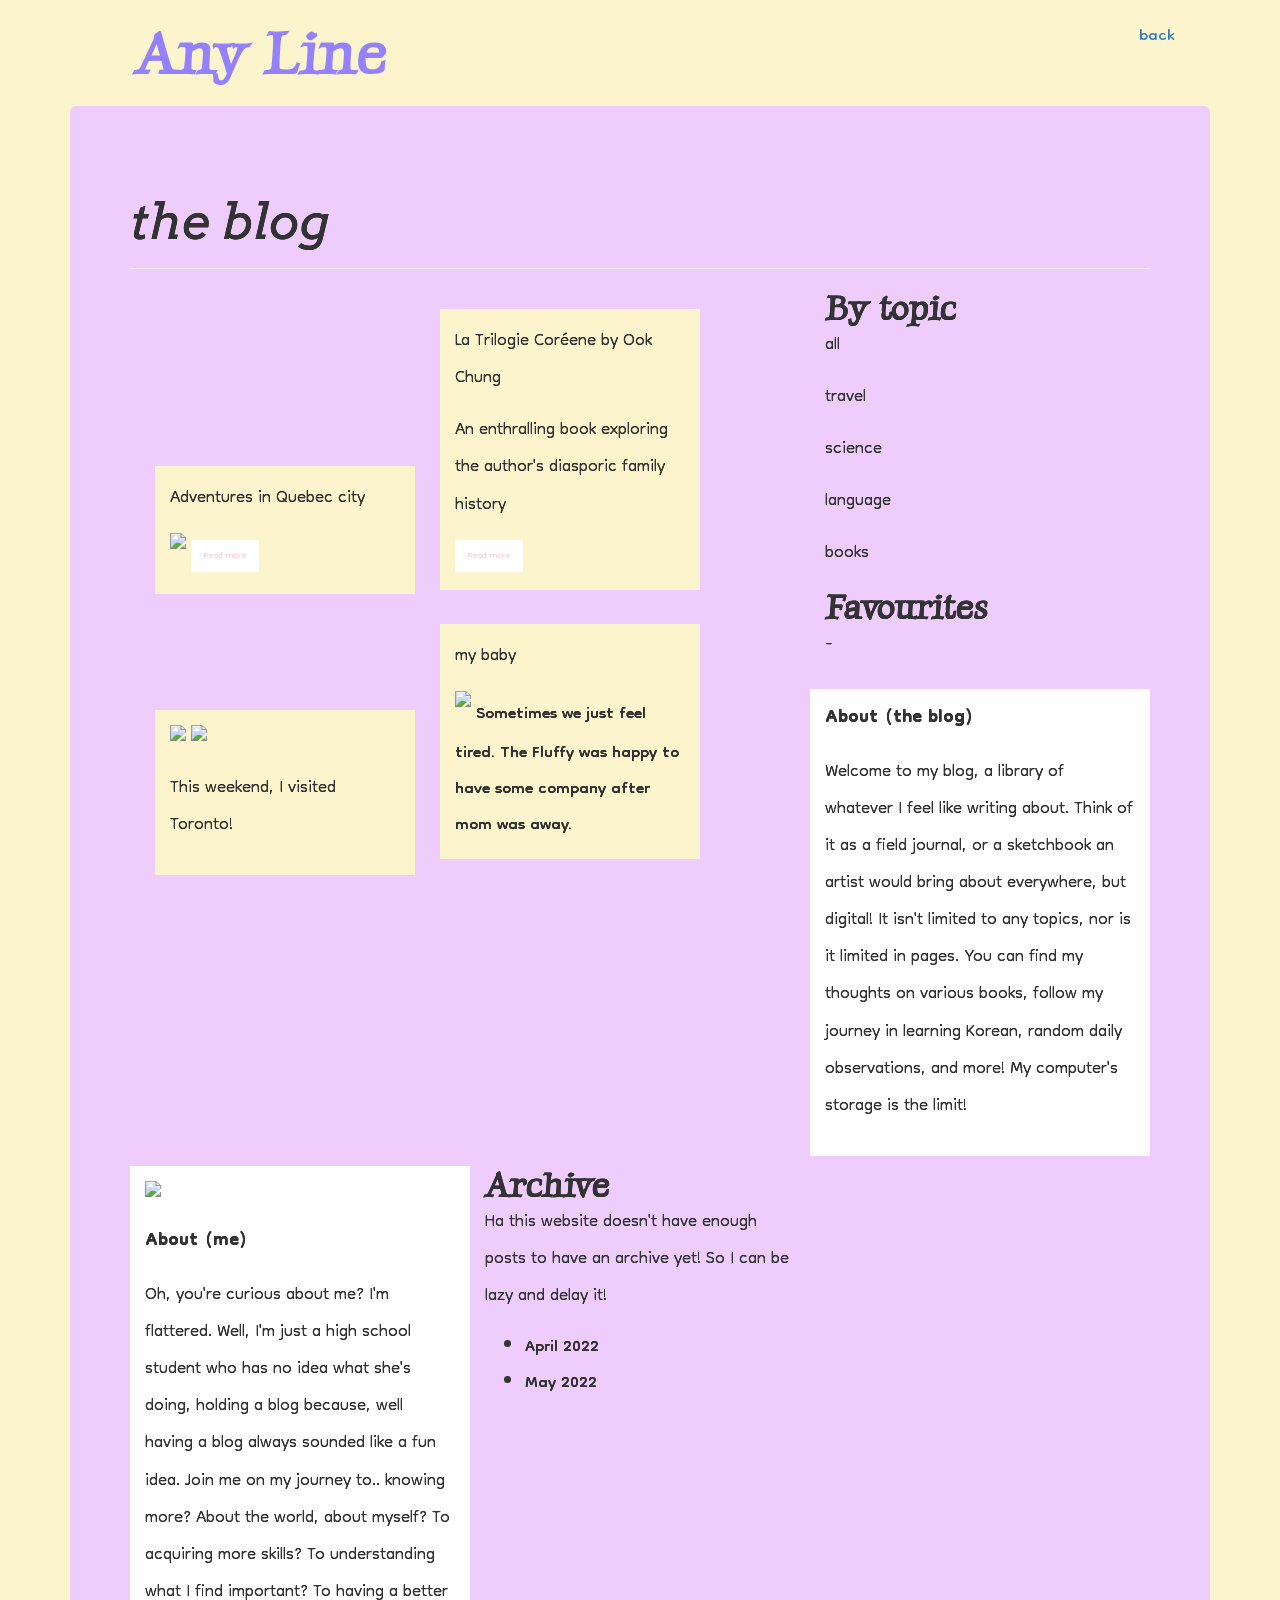
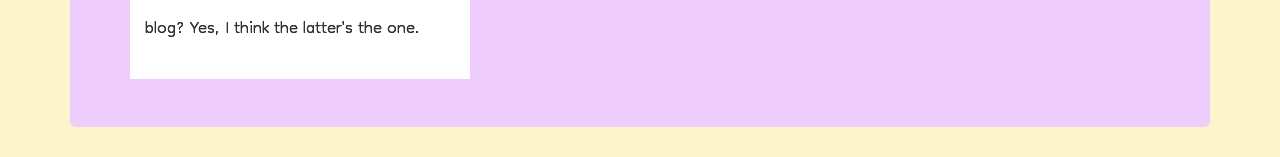
==== blog.html @ ba72f8a0 "2nd commit" ====
<!DOCTYPE html>
<html lang="en" dir="ltr">
<head>
    <meta charset="utf-8">
    <title>blog</title>
    <style>
    </style>

    <link rel="preconnect" href="https://fonts.googleapis.com">
    <link rel="preconnect" href="https://fonts.gstatic.com" crossorigin>
    <link rel="preconnect" href="https://fonts.googleapis.com">
    <link rel="preconnect" href="https://fonts.gstatic.com" crossorigin>
    <link href="https://fonts.googleapis.com/css2?family=Dongle&family=Luxurious+Roman&display=swap" rel="stylesheet">
    <link href="https://fonts.googleapis.com/css2?family=Send+Flowers&display=swap" rel="stylesheet">
    <link rel="stylesheet" href="https://maxcdn.bootstrapcdn.com/bootstrap/3.4.1/css/bootstrap.min.css">
    <link rel="preconnect" href="https://fonts.googleapis.com">
    <link rel="preconnect" href="https://fonts.gstatic.com" crossorigin>
    <link rel="preconnect" href="https://fonts.googleapis.com">
    <link rel="preconnect" href="https://fonts.gstatic.com" crossorigin>

    <link href="style.css" type="text/css" rel="stylesheet">
    <link rel="preconnect" href="https://fonts.googleapis.com">
    <link rel="preconnect" href="https://fonts.gstatic.com" crossorigin>
    <link href="https://fonts.googleapis.com/css2?family=Arvo&display=swap" rel="stylesheet">

</head>
  <body>
  <header class="container">

      <h1 class="col-sm-4" style="color:#9381FF">Any Line</h1>
      <nav class="col-sm-8 text-right">
        <p> <a href="index.html">back</a></p>

   </nav>
 
  </header>

<div class="container">
  <section class="jumbotron" >
    <div class="page-header" id="font">
    <h1><i>the blog</i></h1>
  </div>
    <div class="container">
        <div class="row">
            <row>
            <div class="col-sm-8">
                <div id="diaries">
                    <div class="post">
                        <p>Adventures in Quebec city</p>
                        <img src="../images/quebec2.jpg" />
                        
                   
                        <a class="btn btn-primary" href="quebec.html" role="button">Read more</a>
                    </div>

                    <div class="post">
                        <p>La Trilogie Coréene by Ook Chung</p>


                        <p>An enthralling book exploring the author's diasporic family history</p>
                        <a class="btn btn-primary" href="trilogie.html" role="button">Read more</a>
                    </div>

                    <div class="post">

                        <img src="../images/toronto.jpg" />
                        <img src="../images/distillery.jpg" />
                        <p>This weekend, I visited Toronto!</p>
                       
                    </div>

                    <div class="post">
                        <p> my baby</p>
                        <img src="../images/fluffy1.jpg" />
                        Sometimes we just feel tired. The Fluffy was happy to have some company after mom was away.
                    </div>

                </div>
                </div>
            
                <div class="col-sm-4">

                    <h2>By topic</h2>
                    <p>all</p>

                    <p>travel</p>

                    


                    <p>science</p>

                  


                    <p>language</p>

                    <p>books</p>
                

               
                    <h2>Favourites</h2>
                    <p>- </p>
                   
                </div>

                <div class="col-sm-4" style="background-color:white; border: 15px; padding:15px;margin-top: 10px ">

                    <h3> <b> About (the blog) </b> </h3>
                    <p>
                        Welcome to my blog, a library of whatever I feel like writing about. Think of it as a field journal, or a sketchbook an artist
                        would bring about everywhere, but digital! It isn't limited to any topics, nor is it limited in pages. You can find my thoughts on various books,
                        follow my journey in learning Korean, random daily observations, and more! My computer's storage is the limit!
                    </p>

                </div>
            
            <div class="col-sm-4" style="background-color:white; border: 15px; padding:15px;margin-top: 10px ">
                <img src="../images/miniangel.jpg">
                <h3> <b> About (me) </b> </h3>
                <p>
                    Oh, you're curious about me? I'm flattered. Well, I'm just a high school student who has no idea what she's doing, holding a blog because, well having a blog always
                    sounded like a fun idea. Join me on my journey to.. knowing more? About the world, about myself? To acquiring more skills? To understanding what I find important? To having a better blog? Yes, I think the latter's the one.

                </p>
            </div>
            <div class="col-sm-4" style="margin-top: 10px">
                <h2> Archive</h2>
                <p>Ha this website doesn't have enough posts to have an archive yet! So I can be lazy and delay it!</p>
                <ul>
                    <li>April 2022</li>
                    <li>May 2022</li>
                </ul>
            </div>
      
        
</row>
        </div>
      </div>
</section>
</div>
</body>

</html>
---- style.css ----
body {
    background-color:  #fcf4cd;
}


.text {border: 1px solid #000;

  padding: 26px;
  margin: 20px;
      font-family: 'Dongle', sans-serif;
    text-align:left;
       font-size: 30px;}

       .blogtext {border: 1px solid #000;

         padding: 26px;
         margin: 20px;
             font-family: 'Dongle', sans-serif;
           text-align:left;
              }
.images {position:relative;
  left:20px;
  top: 20px
        ;

}

.nav { font-family:'Dongle', sans-serif;
        font-size: 28px;}
nav ul {display: inline;
text-align: center;}

nav li {display: inline-block;
  text-align: center;

  margin:auto;
  padding:20px;
}

.post {
    background-color:#fcf4cd;
    border: 15px;
    padding: 15px;
    margin: 10px;
    width: 40%;
    display:inline-block



}


.post2 {
    background-color: white;
    border: 15px;
    padding: 15px;
    width: 40%;
    float: right;
    margin-top: -50px

}

header {
  padding: 20px 0;


}

header .row,
footer .row,
{
  display: flex;
  align-items: center;
}

    header h1 {
        font-weight: 700;
        margin: 0;
        font-family: 'Luxurious roman', cursive;
        text-align: center;
        font-size: 60px
    }

header nav {
  display: flex;
  justify-content: flex-end;
}
section nav {
  display: flex;
  justify-content: flex-end;
}


header p {
  padding: 0 20px;
  margin: 0;
  font-family: 'Dongle', sans-serif;
  font-size: 25px;
}

.jumbotron {
    text-shadow: 0.25px 0.25px 0.25px #000000;
    background-color: #EECDFC
}



}
#font {
  font-family: 'Smooch Sans', sans-serif;

}
.jumbotron h1 {font-size:50px;
  font-family: 'arvo', cursive;
}
.jumbotron h2 {
  font-size: 35px;
  font-weight: 700;
  margin: 0;

  font-family: 'Dongle', sans-serif;
  font-family: 'Luxurious Roman', cursive;
}

.jumbotron p { font-family:
  'Dongle', sans-serif;
  font-size:26px;

}

.jumbotron h3 {
  margin: 0 0 20px;

  font-family:'Dongle', sans-serif;
          font-size: 28px;
}

section .row img {
  margin: 0 0 30px;
  width: 100%;
  ;
}

section {
  padding: 0 20px;
  margin: 0;
  font-family: 'Dongle', sans-serif;
  font-size: 25px;

}



.col-md-6 {
  margin: 0 0 30px;
}

.btn.btn-primary {
  border-radius: 2px;
  border: 0px;
  color: #fbd1d5;
  text-shadow: none;
  background-color: #ffffff;
}

.btn.btn-primary:hover {
  color: #ffffff;
  background-color: #fbd1d5;
}

.btn-secondary {
  background-color: #E8DFE0;
  color: #ffffff;
  margin: 0 0 30px;
}

.gallery {
  margin-top: 20px;

  ;

}
.post {
  margin-top: 20px;

  ;

}

.gallery-item {
    margin: 20px;
    background-color: white;
    border: 15px;
    padding: 10px;
    margin: 10px;
    width: 40%;
    display: inline-block
}

.gallery-item .thumbnail {
  border: 5px solid #fff;


}
.gallery-item .thumb {
  border: 5px solid #fff;
  width:400px;
  height: 700px

}
}


}
}
body h1 {color: #E87EA1}
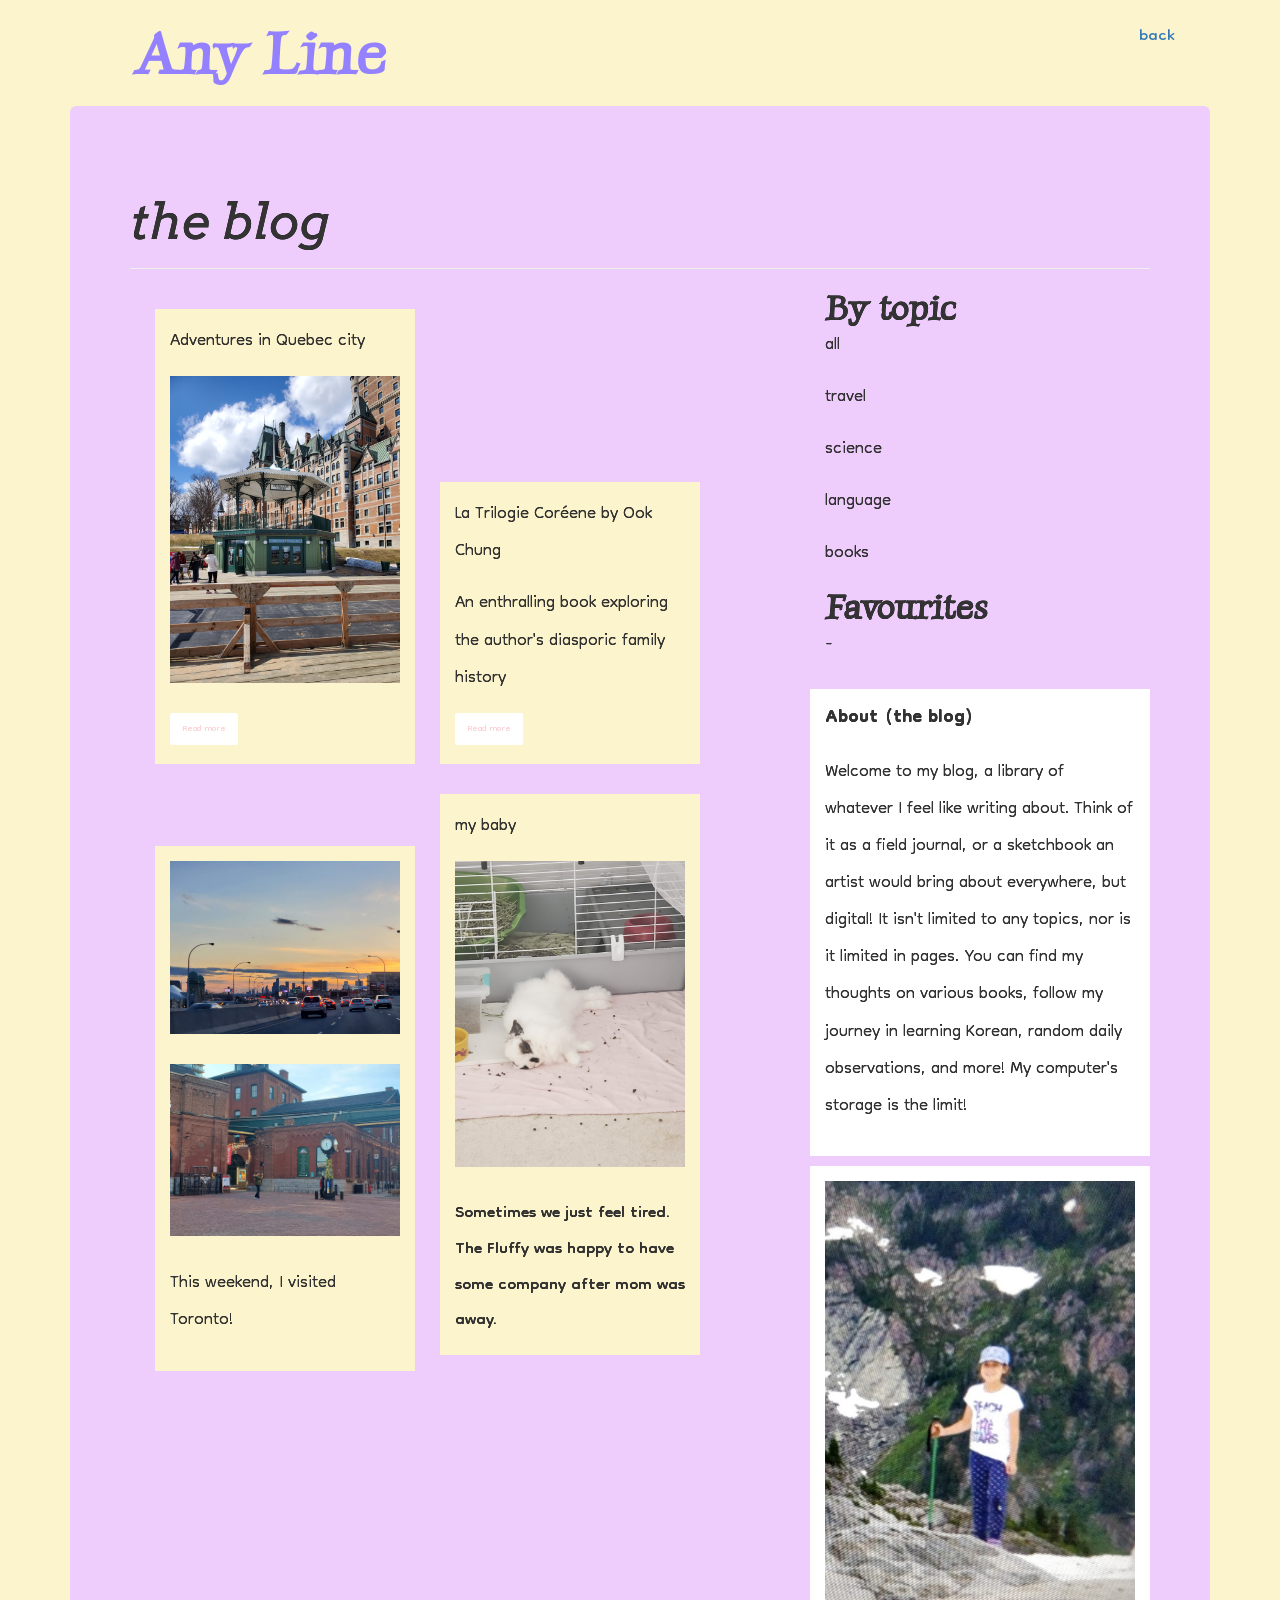
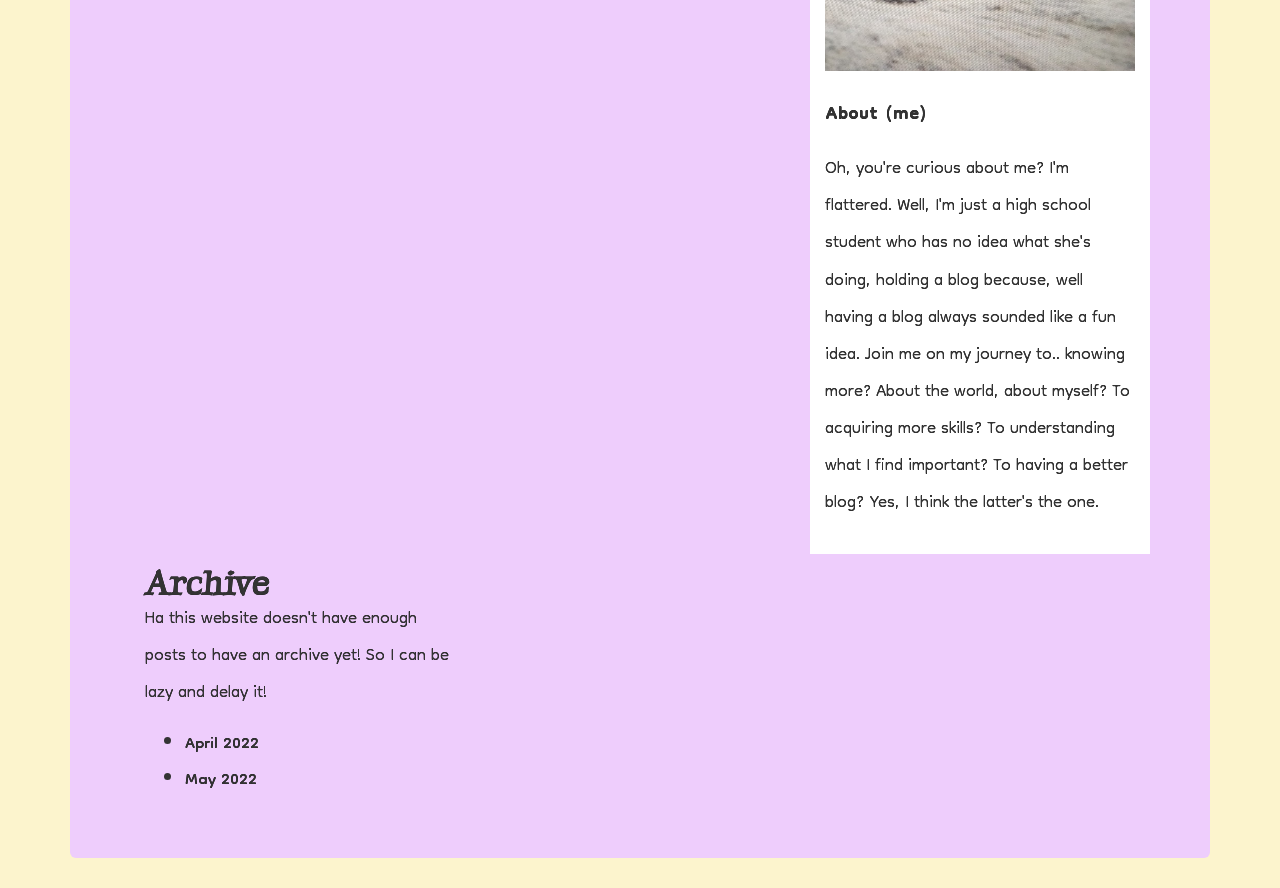
==== commit 8ebd2bcf: "Update blog.html" ====
--- a/blog.html
+++ b/blog.html
@@ -47,7 +47,7 @@
                 <div id="diaries">
                     <div class="post">
                         <p>Adventures in Quebec city</p>
-                        <img src="../images/quebec2.jpg" />
+                        <img src="images/quebec2.jpg" />
                         
                    
                         <a class="btn btn-primary" href="quebec.html" role="button">Read more</a>
@@ -63,15 +63,15 @@
 
                     <div class="post">
 
-                        <img src="../images/toronto.jpg" />
-                        <img src="../images/distillery.jpg" />
+                        <img src="images/toronto.jpg" />
+                        <img src="images/distillery.jpg" />
                         <p>This weekend, I visited Toronto!</p>
                        
                     </div>
 
                     <div class="post">
                         <p> my baby</p>
-                        <img src="../images/fluffy1.jpg" />
+                        <img src="images/fluffy1.jpg" />
                         Sometimes we just feel tired. The Fluffy was happy to have some company after mom was away.
                     </div>
 
@@ -116,7 +116,7 @@
                 </div>
             
             <div class="col-sm-4" style="background-color:white; border: 15px; padding:15px;margin-top: 10px ">
-                <img src="../images/miniangel.jpg">
+                <img src="images/miniangel.jpg">
                 <h3> <b> About (me) </b> </h3>
                 <p>
                     Oh, you're curious about me? I'm flattered. Well, I'm just a high school student who has no idea what she's doing, holding a blog because, well having a blog always
@@ -141,4 +141,4 @@
 </div>
 </body>
 
-</html>+</html>
